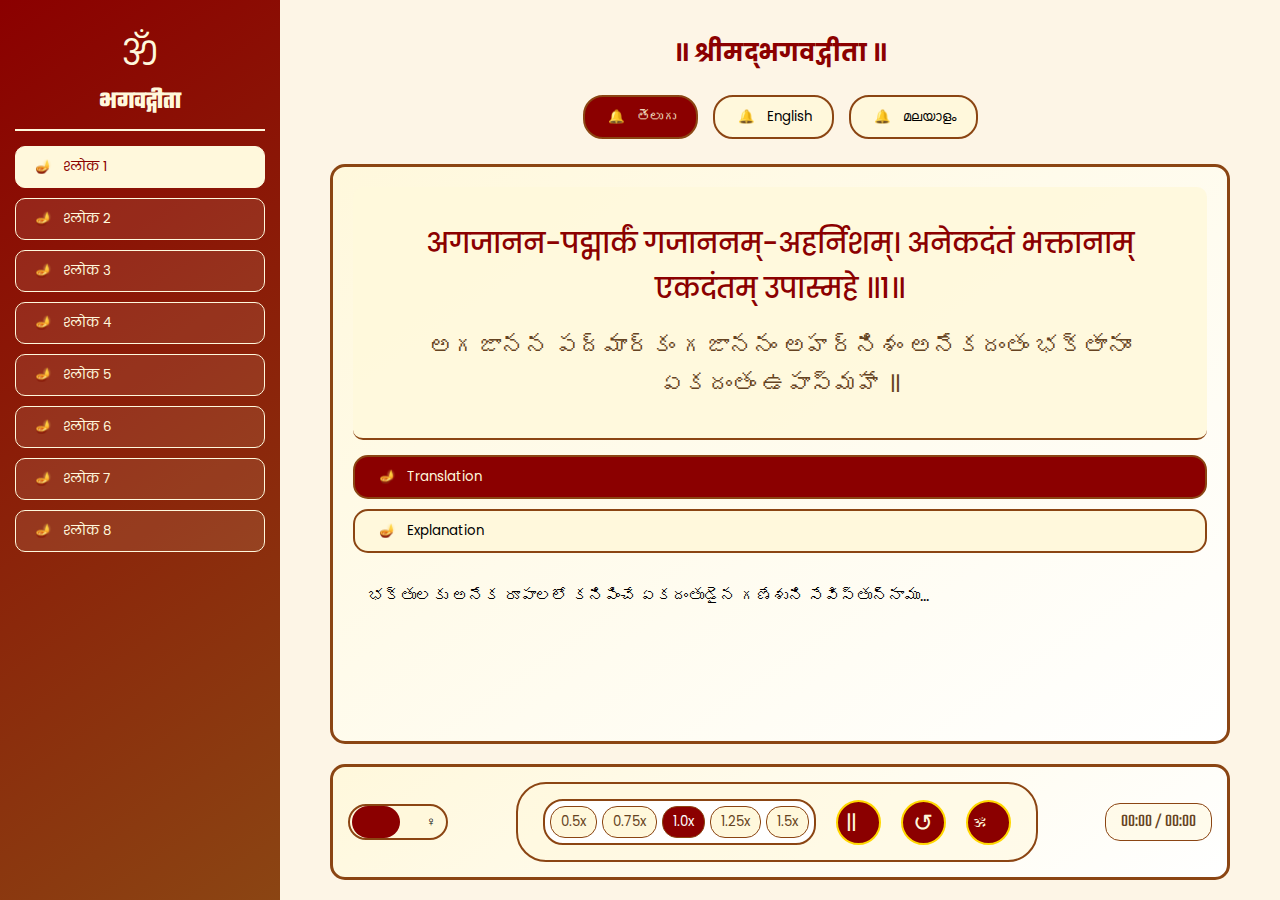
==== shloka.html @ 72e04232 "SONNU" ====
<!DOCTYPE html>
<html lang="en">
<head>
    <meta charset="UTF-8">
    <meta name="viewport" content="width=device-width, initial-scale=1.0">
    <title>Sanskrit Shlokas</title>
    <link rel="stylesheet" href="shloka.css">
    <!-- Add Google Fonts -->
    <link href="https://fonts.googleapis.com/css2?family=Teko:wght@400;600&family=Poppins:wght@400;500&display=swap" rel="stylesheet">
</head>
<body>
    <div class="container">
        <!-- Left Panel -->
        <div class="left-panel">
            <div class="panel-header">
                <div class="om-symbol">ॐ</div>
                <h3>भगवद्गीता</h3>
            </div>
            <div class="shloka-list">
                <button class="shloka-btn active" data-shloka="1">
                    <span class="diya">🪔</span>
                    <span>श्लोक १</span>
                </button>
                <button class="shloka-btn" data-shloka="2">
                    <span class="diya">🪔</span>
                    <span>श्लोक २</span>
                </button>
                <button class="shloka-btn" data-shloka="3">
                    <span class="diya">🪔</span>
                    <span>श्लोक ३</span>
                </button>
                <button class="shloka-btn" data-shloka="4">
                    <span class="diya">🪔</span>
                    <span>श्लोक ४</span>
                </button>
                <button class="shloka-btn" data-shloka="5">
                    <span class="diya">🪔</span>
                    <span>श्लोक ५</span>
                </button>
                <button class="shloka-btn" data-shloka="6">
                    <span class="diya">🪔</span>
                    <span>श्लोक ६</span>
                </button>
                <button class="shloka-btn" data-shloka="7">
                    <span class="diya">🪔</span>
                    <span>श्लोक ७</span>
                </button>
                <button class="shloka-btn" data-shloka="8">
                    <span class="diya">🪔</span>
                    <span>श्लोक ८</span>
                </button>
            </div>
        </div>

        <!-- Right Panel -->
        <div class="right-panel">
            <div class="kalash-decoration"></div>
            <h2 class="sanskrit-title">॥ श्रीमद्भगवद्गीता ॥</h2>
            
            <div class="language-buttons">
                <button class="lang-btn active" data-lang="telugu">
                    <span class="bell-icon">🔔</span>
                    తెలుగు
                </button>
                <button class="lang-btn" data-lang="english">
                    <span class="bell-icon">🔔</span>
                    English
                </button>
                <button class="lang-btn" data-lang="malayalam">
                    <span class="bell-icon">🔔</span>
                    മലയാളം
                </button>
            </div>

            <div class="content-wrapper">
                <!-- Shloka and Meaning Box -->
                <div class="shloka-meaning-box">
                    <div class="shloka-display">
                        <div class="temple-arch"></div>
                        <div class="lotus-top"></div>
                        <div class="sanskrit-text">
                            <div class="original-sanskrit">
                                अगजानन-पद्मार्कं गजाननम्-अहर्निशम्।
                                अनेकदंतं भक्तानाम् एकदंतम् उपास्महे ॥१॥
                            </div>
                            <div class="transliteration">
                                <!-- Transliteration will be added by JavaScript -->
                            </div>
                        </div>
                        <div class="lotus-bottom"></div>
                    </div>

                    <div class="meaning-container">
                        <div class="meaning-tabs">
                            <button class="tab-btn active" data-tab="translation">
                                <span class="diya">🪔</span> Translation
                            </button>
                            <button class="tab-btn" data-tab="explanation">
                                <span class="diya">🪔</span> Explanation
                            </button>
                        </div>

                        <div class="meaning-content">
                            <div class="meaning-panel active" id="translation">
                                <div class="translation-text">
                                    <!-- Translation content will be added by JavaScript -->
                                </div>
                            </div>
                            <div class="meaning-panel" id="explanation">
                                <div class="explanation-text">
                                    <!-- Explanation content will be added by JavaScript -->
                                </div>
                            </div>
                        </div>
                    </div>
                </div>

                <!-- Audio Controls Box -->
                <div class="audio-control-box">
                    <div class="audio-controls">
                        <div class="voice-toggle-container">
                            <button class="voice-toggle" title="Toggle Voice Gender">
                                <span class="male-icon">♂</span>
                                <span class="toggle-slider"></span>
                                <span class="female-icon">♀</span>
                            </button>
                        </div>

                        <div class="playback-controls">
                            <div class="speed-control">
                                <div class="speed-options">
                                    <button data-speed="0.5">0.5x</button>
                                    <button data-speed="0.75">0.75x</button>
                                    <button data-speed="1.0" class="active">1.0x</button>
                                    <button data-speed="1.25">1.25x</button>
                                    <button data-speed="1.5">1.5x</button>
                                </div>
                            </div>

                            <button class="play-btn" title="Play/Pause">
                                <span class="play-icon">॥</span>
                            </button>

                            <button class="undo-btn" title="Undo Last Change">
                                <span class="undo-icon">↺</span>
                            </button>

                            <div class="volume-control">
                                <button class="volume-btn" title="Volume">
                                    <span class="volume-icon">🕉</span>
                                </button>
                                <div class="volume-slider-container">
                                    <input type="range" class="volume-slider" min="0" max="100" value="100">
                                    <span class="volume-percentage">100%</span>
                                </div>
                            </div>
                        </div>

                        <div class="time-display">00:00 / 00:00</div>
                    </div>
                </div>
            </div>
        </div>
    </div>

    <!-- Audio Elements -->
    <audio id="sampleTeluguMale" src="audio/shloka1_telugu_male.mp3" preload="none"></audio>
    <audio id="sampleTeluguFemale" src="audio/shloka1_telugu_female.mp3" preload="none"></audio>
    <audio id="sampleEnglishMale" src="audio/shloka1_english_male.mp3" preload="none"></audio>
    <audio id="sampleEnglishFemale" src="audio/shloka1_english_female.mp3" preload="none"></audio>
    <audio id="sampleMalayalamMale" src="audio/shloka1_malayalam_male.mp3" preload="none"></audio>
    <audio id="sampleMalayalamFemale" src="audio/shloka1_malayalam_female.mp3" preload="none"></audio>

    <!-- JavaScript -->
    <script src="shloka.js"></script>
</body>
</html>
---- shloka.css ----
:root {
    --temple-cream: #FFF8DC;
    --temple-red: #8B0000;
    --temple-orange: #CD853F;
    --temple-brown: #654321;
    --temple-gold: #FFD700;
    --temple-border: #8B4513;
}

* {
    margin: 0;
    padding: 0;
    box-sizing: border-box;
    font-family: 'Poppins', sans-serif;
}

body {
    background: #FDF5E6;
    min-height: 100vh;
}

/* Main Container */
.container {
    display: flex;
    min-height: 100vh;
    max-height: 100vh;
    overflow: hidden;
}

/* Left Panel */
.left-panel {
    width: 280px;
    background: linear-gradient(145deg, var(--temple-red), #8B4513);
    padding: 15px;
    color: var(--temple-cream);
    overflow-y: auto;
    flex-shrink: 0;
}

.panel-header {
    text-align: center;
    padding: 10px 0;
    margin-bottom: 15px;
    border-bottom: 2px solid var(--temple-cream);
}

.om-symbol {
    font-size: 36px;
    margin-bottom: 5px;
}

.panel-header h3 {
    font-family: 'Teko', sans-serif;
    font-size: 24px;
}

/* Shloka List */
.shloka-list {
    display: flex;
    flex-direction: column;
    gap: 10px;
}

.shloka-btn {
    background: rgba(255, 248, 220, 0.1);
    border: 1px solid var(--temple-cream);
    border-radius: 10px;
    padding: 8px 15px;
    color: var(--temple-cream);
    cursor: pointer;
    transition: all 0.3s ease;
    display: flex;
    align-items: center;
    gap: 8px;
}

.shloka-btn:hover {
    background: rgba(255, 248, 220, 0.2);
    transform: translateX(5px);
}

.shloka-btn.active {
    background: var(--temple-cream);
    color: var(--temple-red);
}

/* Right Panel */
.right-panel {
    flex: 1;
    padding: 20px 30px;
    overflow-y: auto;
    display: flex;
    flex-direction: column;
}

/* Language Buttons */
.language-buttons {
    display: flex;
    justify-content: center;
    gap: 15px;
    padding: 10px;
    margin-bottom: 15px;
}

.lang-btn {
    background: var(--temple-cream);
    border: 2px solid var(--temple-border);
    border-radius: 20px;
    padding: 8px 20px;
    cursor: pointer;
    transition: all 0.3s ease;
    display: flex;
    align-items: center;
    gap: 8px;
}

.lang-btn:hover {
    transform: translateY(-2px);
    box-shadow: 0 4px 8px rgba(139, 69, 19, 0.2);
}

.lang-btn.active {
    background: var(--temple-red);
    color: var(--temple-cream);
}

/* Content Layout */
.content-wrapper {
    max-width: 900px;
    margin: 0 auto;
    width: 100%;
    display: flex;
    flex-direction: column;
    gap: 20px;
    flex: 1;
}

/* Shloka Display Box */
.shloka-meaning-box {
    flex: 1;
    background: linear-gradient(145deg, var(--temple-cream), #fff);
    border: 3px solid var(--temple-border);
    border-radius: 15px;
    padding: 20px;
    display: flex;
    flex-direction: column;
    min-height: 0;
}

.shloka-display {
    flex: 0 0 auto;
    position: relative;
    background: rgba(255, 248, 220, 0.9);
    border-radius: 10px;
    padding: 20px;
    margin-bottom: 15px;
    border-bottom: 2px solid var(--temple-border);
}

.sanskrit-text {
    display: flex;
    flex-direction: column;
    gap: 15px;
    text-align: center;
    padding: 15px 20px;
}

.original-sanskrit {
    font-size: 28px;
    color: var(--temple-red);
    font-weight: 500;
    line-height: 1.6;
}

.transliteration {
    font-size: 24px;
    color: var(--temple-brown);
    line-height: 1.6;
}

/* Meaning Container */
.meaning-container {
    flex: 1;
    display: flex;
    flex-direction: column;
    min-height: 0;
    overflow: hidden;
}

.meaning-tabs {
    display: flex;
    gap: 10px;
    margin-bottom: 15px;
}

.tab-btn {
    background: var(--temple-cream);
    border: 2px solid var(--temple-border);
    border-radius: 15px;
    padding: 8px 20px;
    cursor: pointer;
    transition: all 0.3s ease;
    display: flex;
    align-items: center;
    gap: 8px;
}

.tab-btn:hover {
    transform: translateY(-2px);
}

.tab-btn.active {
    background: var(--temple-red);
    color: var(--temple-cream);
}

.meaning-content {
    flex: 1;
    overflow-y: auto;
    padding-right: 5px;
}

.meaning-panel {
    display: none;
    padding: 15px;
    line-height: 1.6;
}

.meaning-panel.active {
    display: block;
}

/* Custom Scrollbar */
::-webkit-scrollbar {
    width: 8px;
}

::-webkit-scrollbar-track {
    background: rgba(255, 248, 220, 0.5);
    border-radius: 4px;
}

::-webkit-scrollbar-thumb {
    background: var(--temple-border);
    border-radius: 4px;
}

/* Responsive Design */
@media (max-width: 768px) {
    .container {
        flex-direction: column;
    }

    .left-panel {
        width: 100%;
        max-height: 40vh;
    }

    .right-panel {
        padding: 15px;
        height: 60vh;
    }

    .content-wrapper {
        height: 100%;
    }

    .shloka-meaning-box {
        max-height: 60vh;
    }

    .language-buttons {
        flex-wrap: wrap;
    }
}
/* Audio Control Box */
.audio-control-box {
    margin-top: auto;
    background: linear-gradient(145deg, var(--temple-cream), #fff);
    border: 3px solid var(--temple-border);
    border-radius: 15px;
    padding: 15px;
}

.audio-controls {
    display: flex;
    align-items: center;
    justify-content: space-between;
    gap: 20px;
}

/* Voice Toggle */
.voice-toggle-container {
    display: flex;
    justify-content: center;
}

.voice-toggle {
    width: 100px;
    height: 36px;
    border: 2px solid var(--temple-border);
    border-radius: 18px;
    background: var(--temple-cream);
    position: relative;
    cursor: pointer;
    display: flex;
    align-items: center;
    justify-content: space-between;
    padding: 0 10px;
}

.toggle-slider {
    position: absolute;
    left: 2px;
    width: 48px;
    height: 32px;
    background: var(--temple-red);
    border-radius: 16px;
    transition: all 0.3s ease;
}

.voice-toggle.female .toggle-slider {
    left: calc(100% - 50px);
}

/* Playback Controls */
.playback-controls {
    display: flex;
    align-items: center;
    gap: 20px;
    background: rgba(255, 248, 220, 0.5);
    padding: 15px 25px;
    border-radius: 30px;
    border: 2px solid var(--temple-border);
    flex-wrap: nowrap;
}

/* Speed Control */
.speed-control {
    display: flex;
    gap: 5px;
    min-width: 200px;
}

.speed-options {
    display: flex;
    gap: 5px;
    background: white;
    border: 2px solid var(--temple-border);
    border-radius: 20px;
    padding: 5px;
    flex-wrap: nowrap;
}

.speed-options button {
    padding: 5px 10px;
    border: 1px solid var(--temple-border);
    border-radius: 15px;
    background: var(--temple-cream);
    color: var(--temple-brown);
    cursor: pointer;
    transition: all 0.3s ease;
}

.speed-options button:hover {
    background: var(--temple-red);
    color: white;
    transform: scale(1.1);
}

.speed-options button.active {
    background: var(--temple-red);
    color: white;
}

/* Play Button */
.play-btn {
    width: 45px;
    height: 45px;
    border-radius: 50%;
    border: 2px solid var(--temple-gold);
    background: var(--temple-red);
    color: var(--temple-cream);
    cursor: pointer;
    transition: all 0.3s ease;
    font-size: 24px;
}

.play-btn:hover {
    transform: scale(1.1);
}

/* Undo Button */
.undo-btn {
    width: 45px;
    height: 45px;
    border-radius: 50%;
    border: 2px solid var(--temple-gold);
    background: var(--temple-red);
    color: var(--temple-cream);
    cursor: pointer;
    font-size: 24px;
    display: flex;
    align-items: center;
    justify-content: center;
    transition: all 0.3s ease;
}

.undo-btn:hover {
    transform: scale(1.1);
    background: var(--temple-orange);
}

/* Volume Control */
.volume-control {
    position: relative;
    margin-left: auto;
}

.volume-btn {
    width: 45px;
    height: 45px;
    border-radius: 50%;
    border: 2px solid var(--temple-gold);
    background: var(--temple-red);
    color: var(--temple-cream);
    cursor: pointer;
    transition: all 0.3s ease;
}

.volume-slider-container {
    position: absolute;
    top: 50%;
    left: calc(100% + 15px);
    transform: translateY(-50%);
    background: white;
    border: 2px solid var(--temple-border);
    border-radius: 20px;
    padding: 10px 15px;
    display: none;
    align-items: center;
    gap: 10px;
    white-space: nowrap;
    z-index: 100;
}

.volume-control:hover .volume-slider-container {
    display: flex;
    animation: fadeIn 0.3s ease;
}

.volume-slider {
    width: 120px;
    height: 8px;
    -webkit-appearance: none;
    appearance: none;
    background: var(--temple-cream);
    border-radius: 4px;
    outline: none;
}

.volume-slider::-webkit-slider-thumb {
    -webkit-appearance: none;
    width: 20px;
    height: 20px;
    border-radius: 50%;
    background: var(--temple-red);
    cursor: pointer;
    border: 2px solid var(--temple-gold);
    transition: all 0.3s ease;
}

.volume-percentage {
    min-width: 50px;
    text-align: center;
    color: var(--temple-brown);
    font-weight: 500;
}

/* Time Display */
.time-display {
    font-family: 'Teko', sans-serif;
    font-size: 18px;
    color: var(--temple-brown);
    padding: 5px 15px;
    background: rgba(255, 248, 220, 0.5);
    border: 1px solid var(--temple-border);
    border-radius: 15px;
}

/* Animations */
@keyframes fadeIn {
    from {
        opacity: 0;
        transform: translateY(-50%) translateX(-10px);
    }
    to {
        opacity: 1;
        transform: translateY(-50%) translateX(0);
    }
}

/* Responsive Design */
@media (max-width: 768px) {
    .audio-controls {
        flex-direction: column;
        align-items: stretch;
    }

    .playback-controls {
        flex-wrap: wrap;
        justify-content: center;
        padding: 10px;
    }

    .speed-control {
        min-width: 0;
        width: 100%;
        justify-content: center;
    }

    .volume-slider-container {
        position: fixed;
        bottom: 70px;
        left: 50%;
        transform: translateX(-50%);
        top: auto;
    }
}

/* Additional Adjustments for Better Spacing */
.sanskrit-title {
    text-align: center;
    margin: 15px 0;
    color: var(--temple-red);
}

.language-buttons {
    display: flex;
    justify-content: center;
    gap: 15px;
    padding: 10px;
    margin-bottom: 15px;
    flex-wrap: wrap;
}

.meaning-tabs {
    display: flex;
    gap: 10px;
    margin-bottom: 15px;
    flex-wrap: wrap;
}

/* Button Alignments */
.shloka-btn, .lang-btn, .tab-btn {
    display: flex;
    align-items: center;
    gap: 8px;
    justify-content: flex-start;
    width: 100%;
}

.lang-btn {
    width: auto;
}

/* Icon Alignments */
.diya, .bell-icon, .volume-icon, .play-icon {
    display: flex;
    align-items: center;
    justify-content: center;
    width: 24px;
    height: 24px;
}
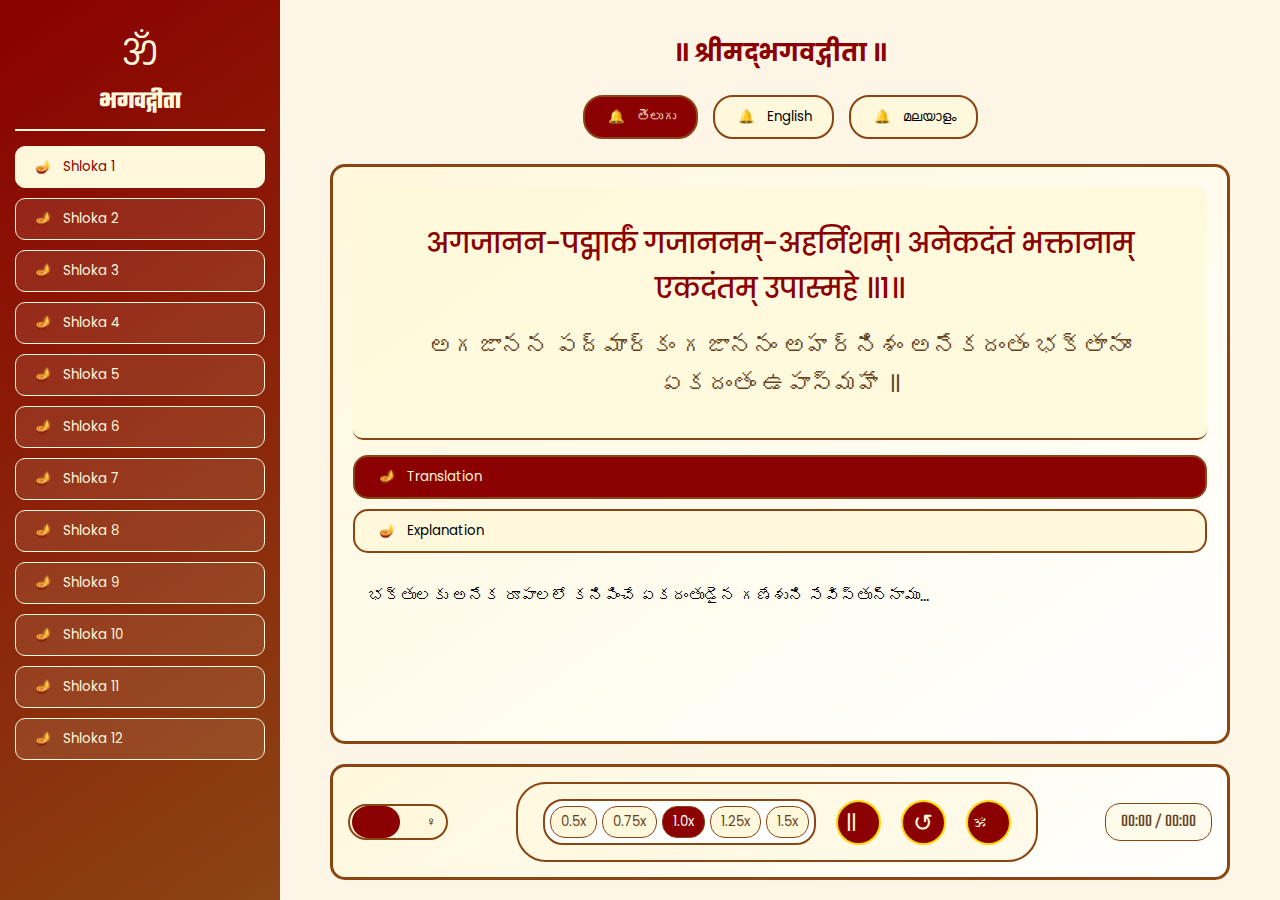
==== commit a03f2160: "12 slogans with explanation" ====
--- a/shloka.html
+++ b/shloka.html
@@ -19,35 +19,51 @@
             <div class="shloka-list">
                 <button class="shloka-btn active" data-shloka="1">
                     <span class="diya">🪔</span>
-                    <span>श्लोक १</span>
+                    <span>Shloka 1</span>
                 </button>
                 <button class="shloka-btn" data-shloka="2">
                     <span class="diya">🪔</span>
-                    <span>श्लोक २</span>
+                    <span>Shloka 2</span>
                 </button>
                 <button class="shloka-btn" data-shloka="3">
                     <span class="diya">🪔</span>
-                    <span>श्लोक ३</span>
+                    <span>Shloka 3</span>
                 </button>
                 <button class="shloka-btn" data-shloka="4">
                     <span class="diya">🪔</span>
-                    <span>श्लोक ४</span>
+                    <span>Shloka 4</span>
                 </button>
                 <button class="shloka-btn" data-shloka="5">
                     <span class="diya">🪔</span>
-                    <span>श्लोक ५</span>
+                    <span>Shloka 5</span>
                 </button>
                 <button class="shloka-btn" data-shloka="6">
                     <span class="diya">🪔</span>
-                    <span>श्लोक ६</span>
+                    <span>Shloka 6</span>
                 </button>
                 <button class="shloka-btn" data-shloka="7">
                     <span class="diya">🪔</span>
-                    <span>श्लोक ७</span>
+                    <span>Shloka 7</span>
                 </button>
                 <button class="shloka-btn" data-shloka="8">
                     <span class="diya">🪔</span>
-                    <span>श्लोक ८</span>
+                    <span>Shloka 8</span>
+                </button>
+                <button class="shloka-btn" data-shloka="9">
+                    <span class="diya">🪔</span>
+                    <span>Shloka 9</span>
+                </button>
+                <button class="shloka-btn" data-shloka="10">
+                    <span class="diya">🪔</span>
+                    <span>Shloka 10</span>
+                </button>
+                <button class="shloka-btn" data-shloka="11">
+                    <span class="diya">🪔</span>
+                    <span>Shloka 11</span>
+                </button>
+                <button class="shloka-btn" data-shloka="12">
+                    <span class="diya">🪔</span>
+                    <span>Shloka 12</span>
                 </button>
             </div>
         </div>
